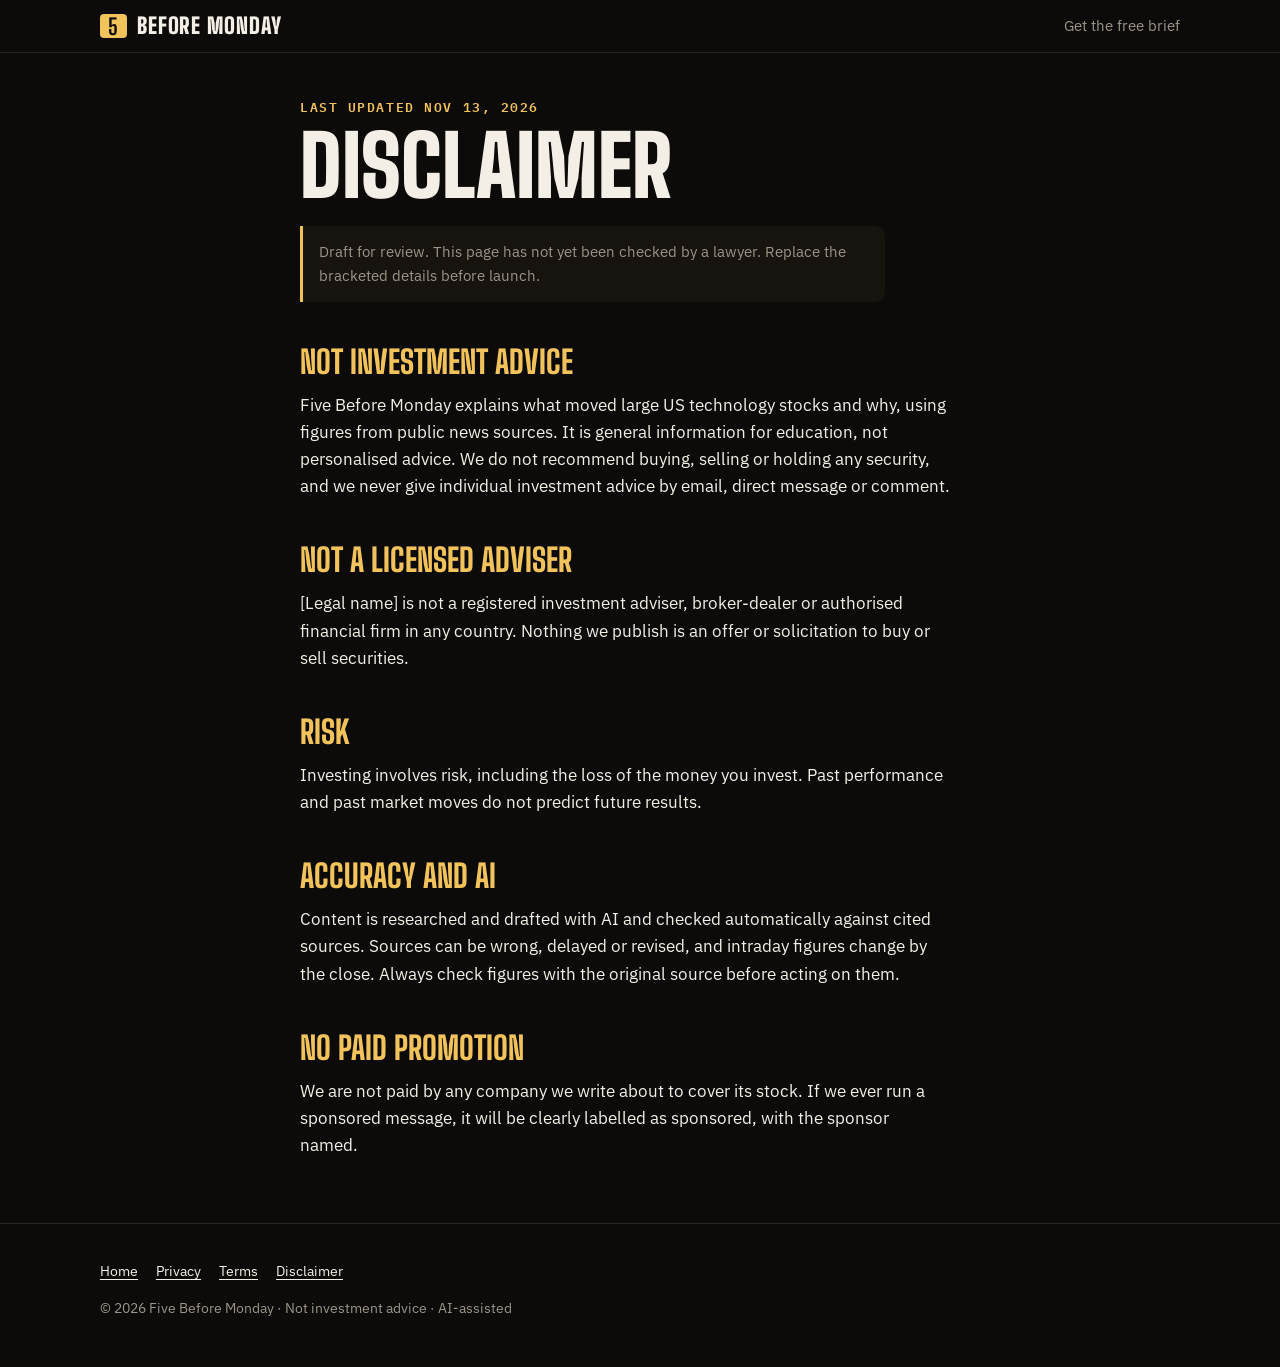
==== disclaimer.html @ d7ec5d9f "Website v1: landing page, sample issue, legal drafts, chart engine Static site for Five Before Monda" ====
<!DOCTYPE html>
<html lang="en">
<head>
<meta charset="utf-8">
<meta name="viewport" content="width=device-width, initial-scale=1">
<title>Disclaimer</title>
<link rel="preconnect" href="https://fonts.googleapis.com">
<link rel="preconnect" href="https://fonts.gstatic.com" crossorigin>
<link href="https://fonts.googleapis.com/css2?family=Big+Shoulders+Display:wght@800;900&family=IBM+Plex+Mono:wght@400;500;600&family=IBM+Plex+Sans:wght@400;600;700&display=swap" rel="stylesheet">
<link rel="stylesheet" href="styles.css">
</head>
<body>
<header class="bar"><div class="wrap"><a class="mark" href="index.html"><b>5</b>Before Monday</a><nav><a href="index.html#join">Get the free brief</a></nav></div></header>
<main class="narrow article">
<p class="kicker">Last updated Nov 13, 2026</p>
<h1>Disclaimer</h1>
<p class="notice">Draft for review. This page has not yet been checked by a lawyer. Replace the bracketed details before launch.</p>

<h2>Not investment advice</h2>
<p>Five Before Monday explains what moved large US technology stocks and why, using figures from public news sources. It is general information for education, not personalised advice. We do not recommend buying, selling or holding any security, and we never give individual investment advice by email, direct message or comment.</p>
<h2>Not a licensed adviser</h2>
<p>[Legal name] is not a registered investment adviser, broker-dealer or authorised financial firm in any country. Nothing we publish is an offer or solicitation to buy or sell securities.</p>
<h2>Risk</h2>
<p>Investing involves risk, including the loss of the money you invest. Past performance and past market moves do not predict future results.</p>
<h2>Accuracy and AI</h2>
<p>Content is researched and drafted with AI and checked automatically against cited sources. Sources can be wrong, delayed or revised, and intraday figures change by the close. Always check figures with the original source before acting on them.</p>
<h2>No paid promotion</h2>
<p>We are not paid by any company we write about to cover its stock. If we ever run a sponsored message, it will be clearly labelled as sponsored, with the sponsor named.</p>

</main>
<footer><div class="wrap"><nav><a href="index.html">Home</a><a href="privacy.html">Privacy</a><a href="terms.html">Terms</a><a href="disclaimer.html">Disclaimer</a></nav><p>© 2026 Five Before Monday · Not investment advice · AI-assisted</p></div></footer>
<script src="config.js"></script>
<script src="app.js"></script>
</body>
</html>
---- styles.css ----
/* Five Before Monday — one visual world, shared with the @tech_stocks_news reels: gold on near-black.
   Layout idea: a market tape. One oversized display face for names and numbers, a calm text column for the reasons. */
:root {
  --bg: #0c0b0a;
  --card: #17140f;
  --line: #2a251d;
  --ink: #f4efe6;
  --soft: #9c9488;
  --gold: #f2c25b;
  --gold-deep: #c98a1e;
  --green: #3fb87d;
  --red: #e8584d;
  --display: "Big Shoulders Display", "Arial Narrow", Impact, sans-serif;
  --body: "IBM Plex Sans", "Helvetica Neue", Arial, sans-serif;
  --mono: "IBM Plex Mono", ui-monospace, "SFMono-Regular", Menlo, monospace;
  color-scheme: dark;
}

* { box-sizing: border-box; }
html { -webkit-text-size-adjust: 100%; }
body {
  margin: 0;
  background: var(--bg);
  color: var(--ink);
  font: 400 17px/1.6 var(--body);
}
img { max-width: 100%; height: auto; display: block; }
a { color: var(--gold); text-underline-offset: 3px; }
a:focus-visible, button:focus-visible, input:focus-visible { outline: 2px solid var(--gold); outline-offset: 3px; }
h1, h2, h3 { text-wrap: balance; margin: 0; }
p { margin: 0; }

.wrap { width: min(1080px, 100% - 40px); margin-inline: auto; }
.narrow { width: min(680px, 100% - 40px); margin-inline: auto; }

/* Top bar */
.bar { border-bottom: 1px solid var(--line); }
.bar .wrap { display: flex; align-items: center; justify-content: space-between; gap: 16px; padding-block: 14px; }
.mark { font: 900 22px/1 var(--display); letter-spacing: 0.04em; text-transform: uppercase; color: var(--ink); text-decoration: none; display: flex; align-items: center; gap: 10px; }
.mark b { background: var(--gold); color: var(--bg); padding: 2px 8px 0; border-radius: 4px; }
.bar nav { display: flex; gap: 20px; font-size: 15px; }
.bar nav a { color: var(--soft); text-decoration: none; }
.bar nav a:hover { color: var(--ink); }

/* Hero */
.hero { padding: 56px 0 48px; display: grid; grid-template-columns: 1.25fr 1fr; gap: 48px; align-items: end; }
.hero h1 {
  font: 900 clamp(64px, 11vw, 148px)/0.86 var(--display);
  text-transform: uppercase; letter-spacing: -0.01em;
}
.hero h1 .five { color: var(--gold); display: block; }
.thesis { font-size: 20px; line-height: 1.5; max-width: 34ch; margin-top: 24px; }
.clock { font: 500 14px/1.4 var(--mono); color: var(--soft); margin-top: 20px; font-variant-numeric: tabular-nums; }
.clock strong { color: var(--gold); font-weight: 600; }

.signup { background: var(--card); border: 1px solid var(--line); border-radius: 14px; padding: 24px; display: grid; gap: 14px; }
.signup h2 { font: 800 30px/1 var(--display); text-transform: uppercase; letter-spacing: 0.02em; }
.signup form { display: flex; flex-wrap: wrap; gap: 10px; }
.signup label { position: absolute; width: 1px; height: 1px; overflow: hidden; clip: rect(0 0 0 0); }
.signup input {
  flex: 1 1 200px; min-width: 0; font: 400 16px var(--body); color: var(--ink);
  background: var(--bg); border: 1px solid var(--line); border-radius: 10px; padding: 14px 14px;
}
.signup button, .btn {
  font: 700 16px var(--body); color: var(--bg); background: var(--gold); border: 0; border-radius: 10px;
  padding: 14px 18px; cursor: pointer; text-decoration: none; display: inline-block;
}
.signup button:hover, .btn:hover { background: #ffd57a; }
.fine { font-size: 13.5px; color: var(--soft); }
.status { font-size: 14px; color: var(--gold); min-height: 1.4em; }

/* Section frame */
section { padding: 64px 0; border-top: 1px solid var(--line); }
.kicker { font: 600 13px/1 var(--mono); letter-spacing: 0.12em; text-transform: uppercase; color: var(--gold); margin-bottom: 14px; }
.h2 { font: 900 clamp(40px, 6vw, 64px)/0.95 var(--display); text-transform: uppercase; }
.lede { color: var(--soft); max-width: 60ch; margin-top: 14px; }

/* The tape: five numbers */
.tape { list-style: none; padding: 0; margin: 32px 0 0; display: grid; gap: 0; counter-reset: n; }
.tape li {
  display: grid; grid-template-columns: 44px minmax(150px, 230px) 1fr; gap: 20px; align-items: baseline;
  padding: 18px 0; border-bottom: 1px solid var(--line); counter-increment: n;
}
.tape li::before { content: counter(n); font: 600 14px var(--mono); color: var(--soft); }
.tape .num { font: 900 clamp(44px, 6vw, 64px)/0.9 var(--display); font-variant-numeric: tabular-nums; }
.tape .down { color: var(--red); }
.tape .up { color: var(--green); }
.tape .gold { color: var(--gold); }
.tape .what { font-size: 17px; }
.tape .src { display: block; font: 400 13px var(--mono); color: var(--soft); margin-top: 4px; }
.more { margin-top: 28px; display: flex; gap: 16px; flex-wrap: wrap; align-items: center; }

/* Two emails */
.pair { display: grid; grid-template-columns: 1fr 1fr; gap: 20px; margin-top: 32px; }
.mail { background: var(--card); border: 1px solid var(--line); border-radius: 14px; padding: 26px; display: grid; gap: 12px; align-content: start; }
.mail.paid { border-color: var(--gold-deep); }
.mail .when { font: 600 13px var(--mono); letter-spacing: 0.08em; text-transform: uppercase; color: var(--soft); }
.mail h3 { font: 800 34px/1 var(--display); text-transform: uppercase; }
.mail ul { margin: 0; padding-left: 20px; display: grid; gap: 6px; }
.tag { justify-self: start; font: 600 12px var(--mono); padding: 4px 8px; border-radius: 6px; background: var(--line); color: var(--ink); }
.mail.paid .tag { background: var(--gold); color: var(--bg); }

/* Charts gallery */
.charts { display: grid; grid-template-columns: repeat(2, 1fr); gap: 20px; margin-top: 32px; }
.charts figure { margin: 0; border-radius: 12px; overflow: hidden; border: 1px solid var(--line); }

/* Method */
.steps { list-style: none; padding: 0; margin: 32px 0 0; display: grid; grid-template-columns: repeat(4, 1fr); gap: 20px; }
.steps li { border-top: 2px solid var(--gold); padding-top: 14px; display: grid; gap: 6px; }
.steps b { font: 800 22px/1.1 var(--display); text-transform: uppercase; }
.steps span { color: var(--soft); font-size: 15.5px; }

/* Pricing */
.price { display: grid; grid-template-columns: 1.2fr 1fr; gap: 32px; align-items: center; margin-top: 32px; }
.price .amount { font: 900 clamp(56px, 8vw, 88px)/0.9 var(--display); color: var(--gold); font-variant-numeric: tabular-nums; }
.price .amount small { font-size: 0.4em; color: var(--ink); }
.price ul { padding-left: 20px; margin: 16px 0 0; display: grid; gap: 6px; }

/* FAQ */
.faq { margin-top: 28px; display: grid; gap: 0; }
.faq details { border-bottom: 1px solid var(--line); padding: 16px 0; }
.faq summary { cursor: pointer; font-weight: 600; list-style: none; display: flex; justify-content: space-between; gap: 16px; }
.faq summary::after { content: "+"; font: 600 20px var(--mono); color: var(--gold); }
.faq details[open] summary::after { content: "−"; }
.faq p { color: var(--soft); margin-top: 10px; max-width: 64ch; }

/* Footer */
footer { border-top: 1px solid var(--line); padding: 36px 0 48px; font-size: 14px; color: var(--soft); }
footer .wrap { display: grid; gap: 14px; }
footer nav { display: flex; gap: 18px; flex-wrap: wrap; }
footer a { color: var(--ink); }

/* Article (sample issue + legal) */
.article { padding: 48px 0 64px; }
.article h1 { font: 900 clamp(48px, 9vw, 84px)/0.9 var(--display); text-transform: uppercase; }
.article h2 { font: 800 32px/1 var(--display); text-transform: uppercase; margin: 44px 0 14px; color: var(--gold); }
.article h3 { font-size: 18px; margin: 22px 0 6px; }
.article p, .article li { max-width: 65ch; }
.article p + p { margin-top: 12px; }
.article ul, .article ol { padding-left: 22px; display: grid; gap: 8px; }
.article figure { margin: 22px 0; border-radius: 12px; overflow: hidden; border: 1px solid var(--line); }
.meta { font: 500 14px var(--mono); color: var(--soft); margin-top: 14px; }
.notice { background: var(--card); border-left: 3px solid var(--gold); padding: 14px 16px; border-radius: 0 10px 10px 0; font-size: 15px; margin-top: 22px; color: var(--soft); }
.cause { background: var(--card); border: 1px solid var(--line); border-radius: 12px; padding: 18px 20px; margin-top: 14px; }
.cause .stat { font: 900 40px/1 var(--display); color: var(--gold); }
.cause .chain { margin-top: 8px; color: var(--ink); }
.cause .src { font: 400 13px var(--mono); color: var(--soft); margin-top: 8px; }
.versus { display: grid; grid-template-columns: 1fr 1fr; gap: 14px; }
.versus div { background: var(--card); border: 1px solid var(--line); border-radius: 12px; padding: 18px 20px; }
.versus h3 { margin-top: 0; }
.bull h3 { color: var(--green); }
.bear h3 { color: var(--red); }
.table-wrap { overflow-x: auto; }
table { border-collapse: collapse; width: 100%; font-variant-numeric: tabular-nums; font-size: 15px; }
th, td { text-align: left; padding: 10px 12px 10px 0; border-bottom: 1px solid var(--line); vertical-align: top; }
th { font: 600 12px var(--mono); letter-spacing: 0.08em; text-transform: uppercase; color: var(--soft); }
td.n { font-family: var(--mono); white-space: nowrap; }

@media (max-width: 820px) {
  .hero, .pair, .price, .charts { grid-template-columns: 1fr; }
  .steps { grid-template-columns: 1fr 1fr; }
  .hero { padding-top: 36px; gap: 32px; }
  .bar nav a.hide-sm { display: none; }
}
@media (max-width: 480px) {
  body { font-size: 16px; }
  .tape li { grid-template-columns: 28px 1fr; gap: 6px 12px; }
  .tape .what { grid-column: 2; }
  .steps, .versus { grid-template-columns: 1fr; }
}
@media (prefers-reduced-motion: no-preference) {
  .hero h1 .five { animation: rise 700ms cubic-bezier(.2,.7,.2,1) both; }
  @keyframes rise { from { transform: translateY(14px); opacity: 0.2; } to { transform: none; opacity: 1; } }
}
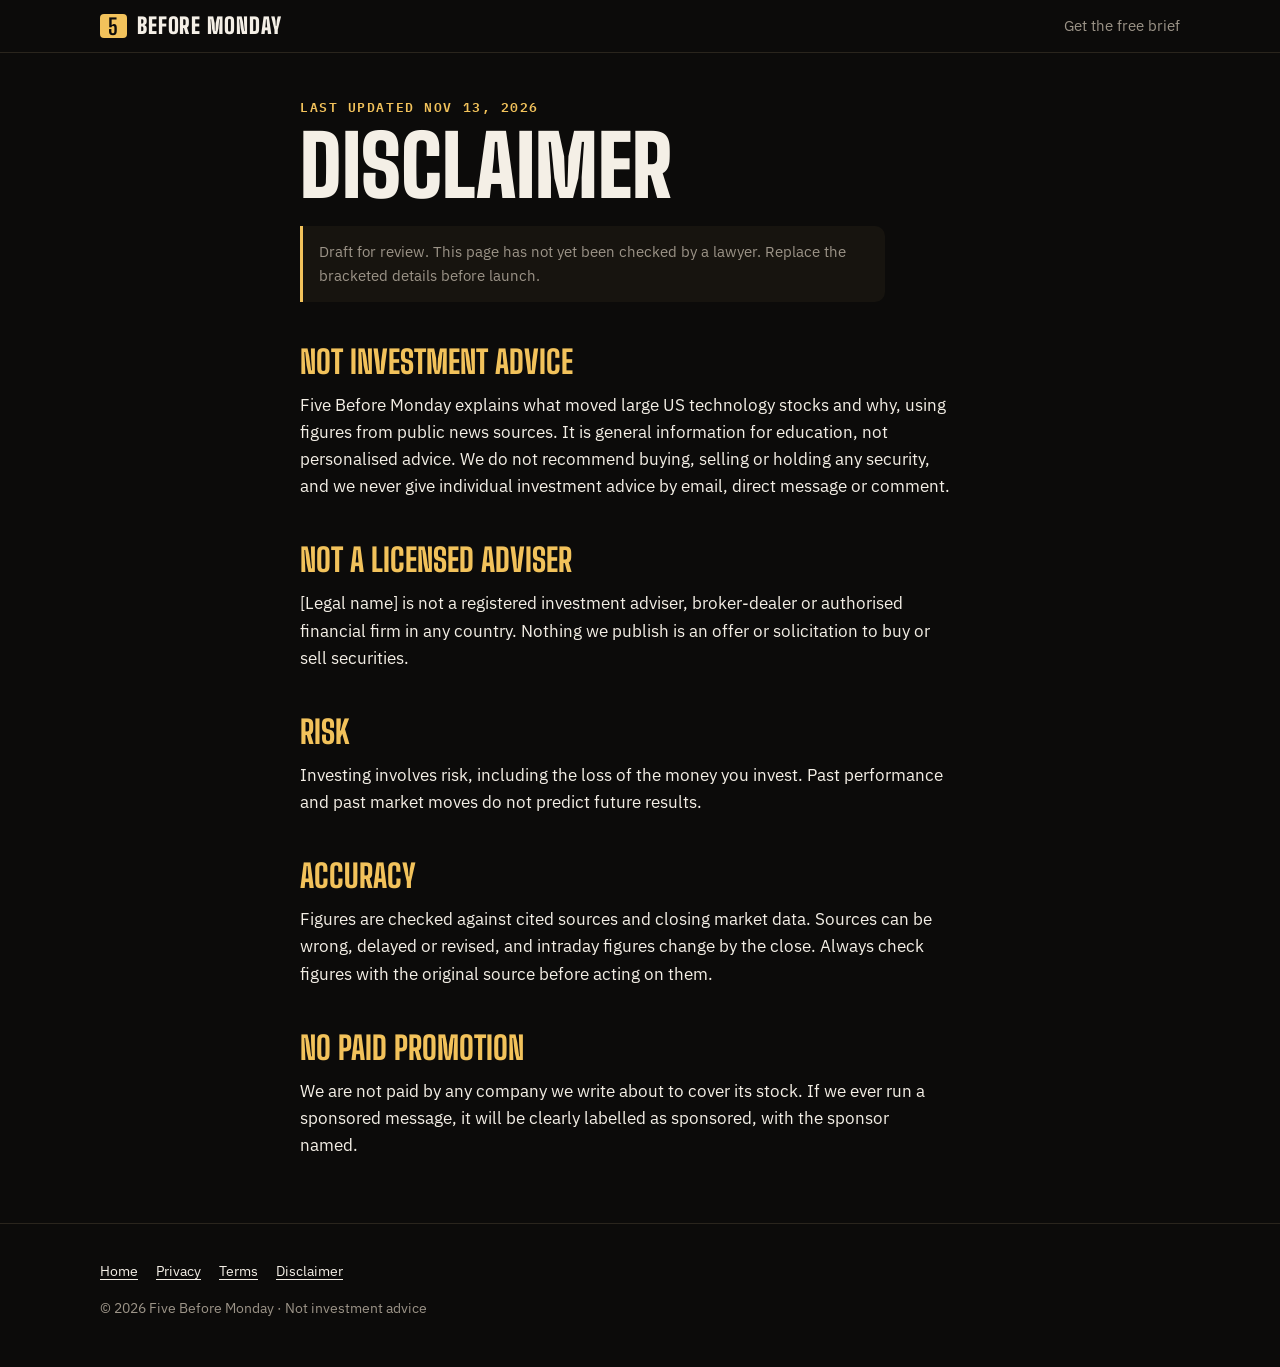
==== commit 971b24a7: "Automated weekly report generator with quality gates - collect.py: closing prices (Yahoo, Stooq fall" ====
--- a/disclaimer.html
+++ b/disclaimer.html
@@ -22,13 +22,13 @@
 <p>[Legal name] is not a registered investment adviser, broker-dealer or authorised financial firm in any country. Nothing we publish is an offer or solicitation to buy or sell securities.</p>
 <h2>Risk</h2>
 <p>Investing involves risk, including the loss of the money you invest. Past performance and past market moves do not predict future results.</p>
-<h2>Accuracy and AI</h2>
-<p>Content is researched and drafted with AI and checked automatically against cited sources. Sources can be wrong, delayed or revised, and intraday figures change by the close. Always check figures with the original source before acting on them.</p>
+<h2>Accuracy</h2>
+<p>Figures are checked against cited sources and closing market data. Sources can be wrong, delayed or revised, and intraday figures change by the close. Always check figures with the original source before acting on them.</p>
 <h2>No paid promotion</h2>
 <p>We are not paid by any company we write about to cover its stock. If we ever run a sponsored message, it will be clearly labelled as sponsored, with the sponsor named.</p>
 
 </main>
-<footer><div class="wrap"><nav><a href="index.html">Home</a><a href="privacy.html">Privacy</a><a href="terms.html">Terms</a><a href="disclaimer.html">Disclaimer</a></nav><p>© 2026 Five Before Monday · Not investment advice · AI-assisted</p></div></footer>
+<footer><div class="wrap"><nav><a href="index.html">Home</a><a href="privacy.html">Privacy</a><a href="terms.html">Terms</a><a href="disclaimer.html">Disclaimer</a></nav><p>© 2026 Five Before Monday · Not investment advice</p></div></footer>
 <script src="config.js"></script>
 <script src="app.js"></script>
 </body>
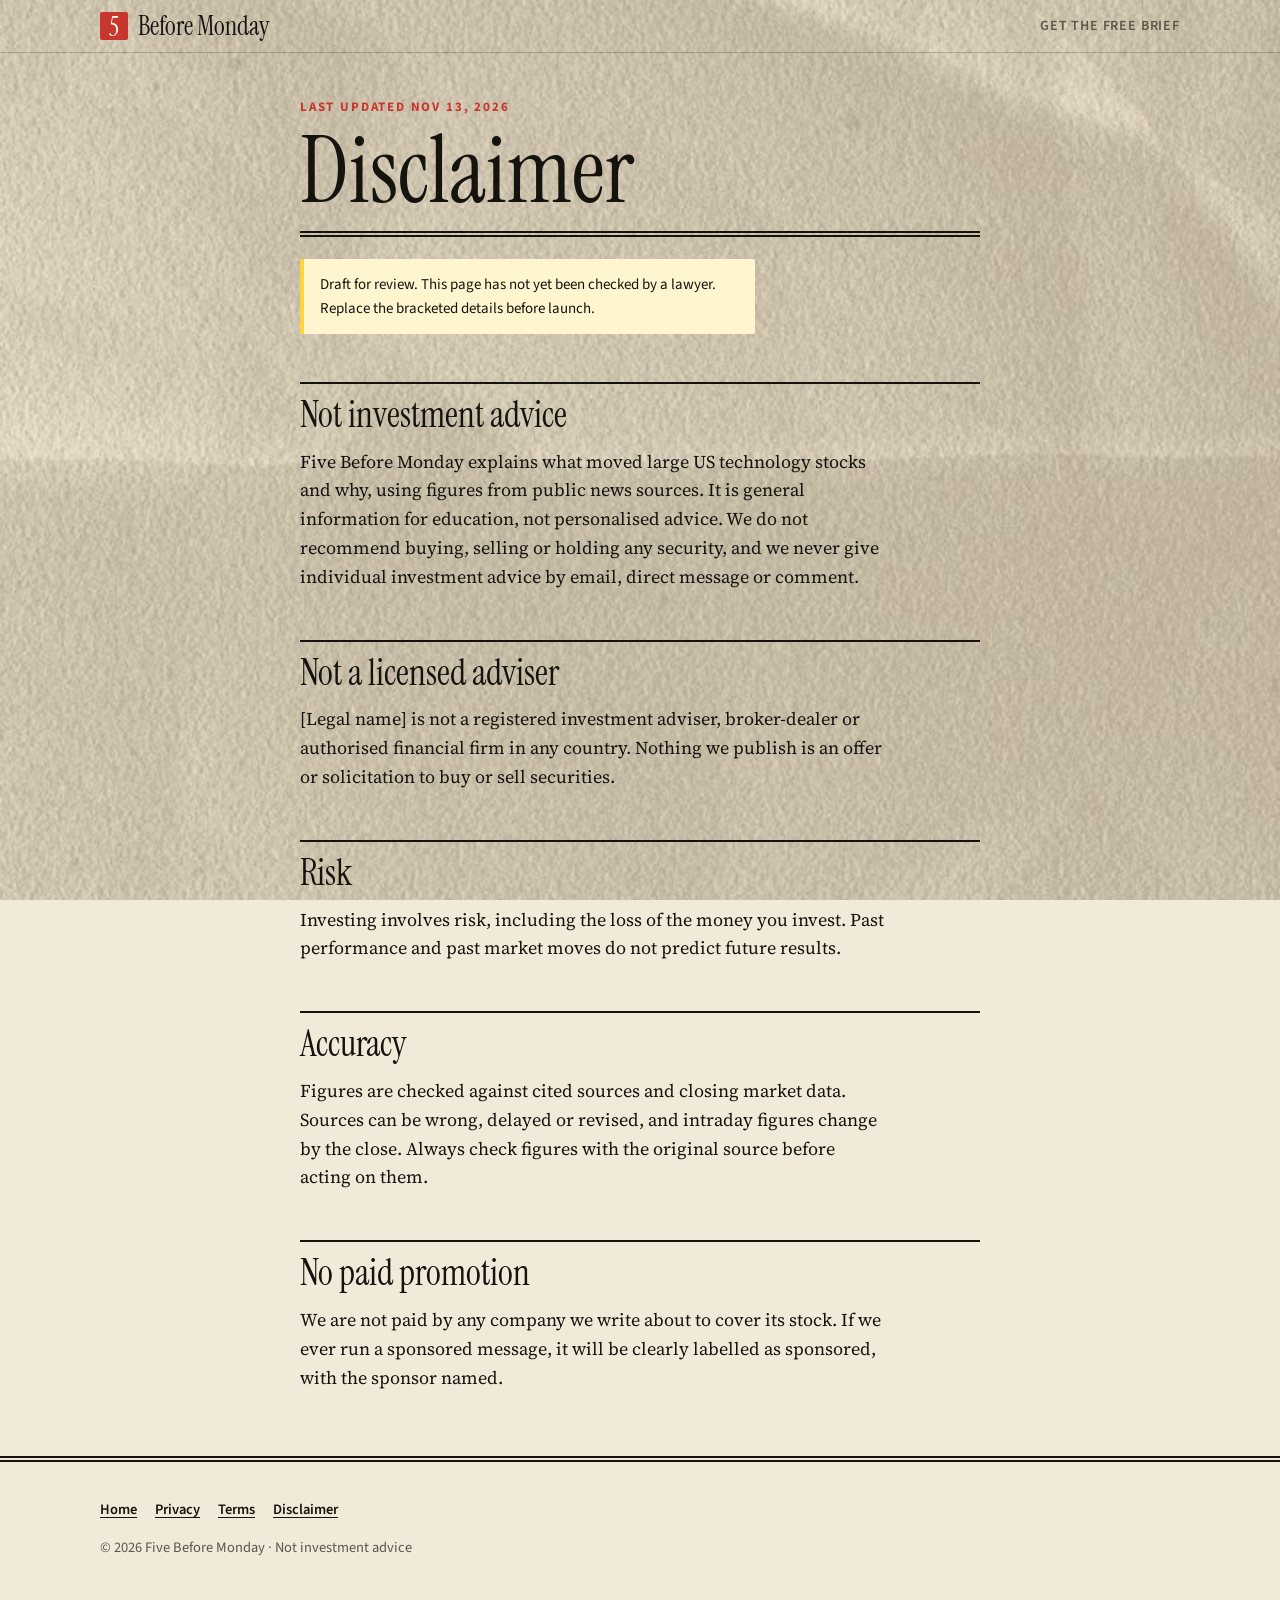
==== commit 1e167b14: "Broadsheet redesign: site, emails and charts in the reels' newspaper style, with colour - styles.css" ====
--- a/disclaimer.html
+++ b/disclaimer.html
@@ -6,7 +6,7 @@
 <title>Disclaimer</title>
 <link rel="preconnect" href="https://fonts.googleapis.com">
 <link rel="preconnect" href="https://fonts.gstatic.com" crossorigin>
-<link href="https://fonts.googleapis.com/css2?family=Big+Shoulders+Display:wght@800;900&family=IBM+Plex+Mono:wght@400;500;600&family=IBM+Plex+Sans:wght@400;600;700&display=swap" rel="stylesheet">
+<link href="https://fonts.googleapis.com/css2?family=Instrument+Serif:ital@0;1&family=Source+Sans+3:wght@400;600;700&family=Source+Serif+4:ital,opsz,wght@0,8..60,400;0,8..60,700;1,8..60,400&display=swap" rel="stylesheet">
 <link rel="stylesheet" href="styles.css">
 </head>
 <body>
--- a/styles.css
+++ b/styles.css
@@ -1,169 +1,204 @@
-/* Five Before Monday — one visual world, shared with the @tech_stocks_news reels: gold on near-black.
-   Layout idea: a market tape. One oversized display face for names and numbers, a calm text column for the reasons. */
+/* Five Before Monday — broadsheet style, shared with the @tech_stocks_news reels.
+   Printed paper and ink, a serif masthead, and colour where it carries meaning:
+   red/green for moves, cobalt for links and charts, highlighter yellow for the one thing to notice. */
 :root {
-  --bg: #0c0b0a;
-  --card: #17140f;
-  --line: #2a251d;
-  --ink: #f4efe6;
-  --soft: #9c9488;
-  --gold: #f2c25b;
-  --gold-deep: #c98a1e;
-  --green: #3fb87d;
-  --red: #e8584d;
-  --display: "Big Shoulders Display", "Arial Narrow", Impact, sans-serif;
-  --body: "IBM Plex Sans", "Helvetica Neue", Arial, sans-serif;
-  --mono: "IBM Plex Mono", ui-monospace, "SFMono-Regular", Menlo, monospace;
-  color-scheme: dark;
+  --paper: #f1ead9;
+  --card: #fbf7ee;
+  --ink: #16130f;
+  --soft: #5d564b;
+  --rule: rgba(22, 19, 15, 0.22);
+  --navy: #14233b;
+  --navy-card: #1c2f4d;
+  --blue: #1d4f91;
+  --highlight: #ffd23f;
+  --green: #1f8a57;
+  --red: #c8372d;
+  --gold: #1d4f91; /* old token name, now the cobalt accent */
+  --display: "Instrument Serif", Georgia, "Times New Roman", serif;
+  --body: "Source Serif 4", Georgia, serif;
+  --label: "Source Sans 3", "Helvetica Neue", Arial, sans-serif;
+  --mono: var(--label);
+  color-scheme: light;
 }
 
 * { box-sizing: border-box; }
 html { -webkit-text-size-adjust: 100%; }
 body {
   margin: 0;
-  background: var(--bg);
+  background: var(--paper);
   color: var(--ink);
-  font: 400 17px/1.6 var(--body);
+  font: 400 18px/1.6 var(--body);
+  position: relative;
+}
+/* Real paper texture (Paper Shaders still), pinned behind the page so the folds don't repeat. */
+body::before {
+  content: ""; position: fixed; inset: 0; z-index: -1; pointer-events: none;
+  background: url("img/paper.jpg") center / cover no-repeat;
+  opacity: 0.55; mix-blend-mode: multiply;
 }
 img { max-width: 100%; height: auto; display: block; }
-a { color: var(--gold); text-underline-offset: 3px; }
-a:focus-visible, button:focus-visible, input:focus-visible { outline: 2px solid var(--gold); outline-offset: 3px; }
-h1, h2, h3 { text-wrap: balance; margin: 0; }
+a { color: var(--blue); text-underline-offset: 3px; text-decoration-thickness: 1px; }
+a:focus-visible, button:focus-visible, input:focus-visible { outline: 2px solid var(--blue); outline-offset: 3px; }
+h1, h2, h3 { text-wrap: balance; margin: 0; font-weight: 400; }
 p { margin: 0; }
+mark, .hl { background: linear-gradient(transparent 38%, var(--highlight) 38%, var(--highlight) 92%, transparent 92%); color: inherit; padding: 0 0.08em; }
 
 .wrap { width: min(1080px, 100% - 40px); margin-inline: auto; }
 .narrow { width: min(680px, 100% - 40px); margin-inline: auto; }
 
-/* Top bar */
-.bar { border-bottom: 1px solid var(--line); }
-.bar .wrap { display: flex; align-items: center; justify-content: space-between; gap: 16px; padding-block: 14px; }
-.mark { font: 900 22px/1 var(--display); letter-spacing: 0.04em; text-transform: uppercase; color: var(--ink); text-decoration: none; display: flex; align-items: center; gap: 10px; }
-.mark b { background: var(--gold); color: var(--bg); padding: 2px 8px 0; border-radius: 4px; }
-.bar nav { display: flex; gap: 20px; font-size: 15px; }
+/* Top bar: dateline strip */
+.bar { border-bottom: 1px solid var(--rule); }
+.bar .wrap { display: flex; align-items: center; justify-content: space-between; gap: 16px; padding-block: 12px; }
+.mark { font: 400 26px/1 var(--display); color: var(--ink); text-decoration: none; display: flex; align-items: center; gap: 10px; }
+.mark b { background: var(--red); color: var(--card); font-weight: 400; padding: 2px 9px 0; border-radius: 2px; }
+.bar nav { display: flex; gap: 22px; font: 600 14px var(--label); letter-spacing: 0.06em; text-transform: uppercase; }
 .bar nav a { color: var(--soft); text-decoration: none; }
 .bar nav a:hover { color: var(--ink); }
 
-/* Hero */
-.hero { padding: 56px 0 48px; display: grid; grid-template-columns: 1.25fr 1fr; gap: 48px; align-items: end; }
+/* Market strip: this week's moves in colour */
+.strip { background: var(--navy); color: #f6f0e2; font: 600 14px/1 var(--label); letter-spacing: 0.04em; overflow: hidden; }
+.strip .wrap { display: flex; gap: 26px; padding-block: 11px; white-space: nowrap; overflow-x: auto; scrollbar-width: none; }
+.strip .wrap::-webkit-scrollbar { display: none; }
+.strip span { display: inline-flex; gap: 8px; }
+.strip .up { color: #5fd39a; }
+.strip .down { color: #ff7a6e; }
+.strip .label { color: var(--highlight); }
+
+/* Hero: masthead */
+.hero { padding: 40px 0 48px; display: grid; grid-template-columns: 1.25fr 1fr; gap: 48px; align-items: end; }
 .hero h1 {
-  font: 900 clamp(64px, 11vw, 148px)/0.86 var(--display);
-  text-transform: uppercase; letter-spacing: -0.01em;
-}
-.hero h1 .five { color: var(--gold); display: block; }
-.thesis { font-size: 20px; line-height: 1.5; max-width: 34ch; margin-top: 24px; }
-.clock { font: 500 14px/1.4 var(--mono); color: var(--soft); margin-top: 20px; font-variant-numeric: tabular-nums; }
-.clock strong { color: var(--gold); font-weight: 600; }
-
-.signup { background: var(--card); border: 1px solid var(--line); border-radius: 14px; padding: 24px; display: grid; gap: 14px; }
-.signup h2 { font: 800 30px/1 var(--display); text-transform: uppercase; letter-spacing: 0.02em; }
+  font: 400 clamp(64px, 10.5vw, 136px)/0.9 var(--display); letter-spacing: -0.01em;
+  border-bottom: 6px double var(--ink); padding-bottom: 18px;
+}
+.hero h1 .five { display: block; font-style: italic; color: var(--red); }
+.thesis { font-size: 21px; line-height: 1.5; max-width: 34ch; margin-top: 22px; }
+.clock { font: 600 14px/1.4 var(--label); letter-spacing: 0.06em; text-transform: uppercase; color: var(--soft); margin-top: 18px; font-variant-numeric: tabular-nums; }
+.clock strong { color: var(--blue); font-weight: 700; }
+
+.signup { background: var(--card); border: 1px solid var(--rule); border-top: 6px double var(--ink); border-radius: 2px; padding: 24px; display: grid; gap: 14px; box-shadow: 0 18px 40px rgba(22,19,15,0.10); }
+.signup h2 { font: 400 34px/1.05 var(--display); }
 .signup form { display: flex; flex-wrap: wrap; gap: 10px; }
 .signup label { position: absolute; width: 1px; height: 1px; overflow: hidden; clip: rect(0 0 0 0); }
 .signup input {
-  flex: 1 1 200px; min-width: 0; font: 400 16px var(--body); color: var(--ink);
-  background: var(--bg); border: 1px solid var(--line); border-radius: 10px; padding: 14px 14px;
+  flex: 1 1 200px; min-width: 0; font: 400 16px var(--label); color: var(--ink);
+  background: #fff; border: 1px solid var(--rule); border-radius: 2px; padding: 14px;
 }
 .signup button, .btn {
-  font: 700 16px var(--body); color: var(--bg); background: var(--gold); border: 0; border-radius: 10px;
-  padding: 14px 18px; cursor: pointer; text-decoration: none; display: inline-block;
-}
-.signup button:hover, .btn:hover { background: #ffd57a; }
-.fine { font-size: 13.5px; color: var(--soft); }
-.status { font-size: 14px; color: var(--gold); min-height: 1.4em; }
+  font: 700 16px var(--label); color: #fff; background: var(--red); border: 0; border-radius: 2px;
+  padding: 14px 18px; cursor: pointer; text-decoration: none; display: inline-block; letter-spacing: 0.02em;
+}
+.signup button:hover, .btn:hover { background: #a92b22; }
+.fine { font: 400 14px/1.5 var(--label); color: var(--soft); }
+.status { font: 600 14px var(--label); color: var(--green); min-height: 1.4em; }
 
 /* Section frame */
-section { padding: 64px 0; border-top: 1px solid var(--line); }
-.kicker { font: 600 13px/1 var(--mono); letter-spacing: 0.12em; text-transform: uppercase; color: var(--gold); margin-bottom: 14px; }
-.h2 { font: 900 clamp(40px, 6vw, 64px)/0.95 var(--display); text-transform: uppercase; }
+section { padding: 64px 0; border-top: 1px solid var(--rule); }
+.kicker { font: 700 13px/1 var(--label); letter-spacing: 0.14em; text-transform: uppercase; color: var(--red); margin-bottom: 14px; }
+.h2 { font: 400 clamp(40px, 6vw, 64px)/1 var(--display); }
 .lede { color: var(--soft); max-width: 60ch; margin-top: 14px; }
 
-/* The tape: five numbers */
-.tape { list-style: none; padding: 0; margin: 32px 0 0; display: grid; gap: 0; counter-reset: n; }
+/* The tape: five numbers, each with its colour */
+.tape { list-style: none; padding: 0; margin: 32px 0 0; display: grid; gap: 0; counter-reset: n; border-top: 2px solid var(--ink); }
 .tape li {
   display: grid; grid-template-columns: 44px minmax(150px, 230px) 1fr; gap: 20px; align-items: baseline;
-  padding: 18px 0; border-bottom: 1px solid var(--line); counter-increment: n;
-}
-.tape li::before { content: counter(n); font: 600 14px var(--mono); color: var(--soft); }
-.tape .num { font: 900 clamp(44px, 6vw, 64px)/0.9 var(--display); font-variant-numeric: tabular-nums; }
+  padding: 18px 0; border-bottom: 1px solid var(--rule); counter-increment: n;
+}
+.tape li::before { content: counter(n); font: 400 28px var(--display); font-style: italic; color: var(--soft); }
+.tape .num { font: 400 clamp(48px, 6.5vw, 72px)/0.9 var(--display); font-variant-numeric: tabular-nums; }
 .tape .down { color: var(--red); }
 .tape .up { color: var(--green); }
-.tape .gold { color: var(--gold); }
-.tape .what { font-size: 17px; }
-.tape .src { display: block; font: 400 13px var(--mono); color: var(--soft); margin-top: 4px; }
+.tape .gold { color: var(--blue); }
+.tape .what { font-size: 18px; }
+.tape .src { display: block; font: 600 12.5px var(--label); letter-spacing: 0.06em; text-transform: uppercase; color: var(--soft); margin-top: 6px; }
 .more { margin-top: 28px; display: flex; gap: 16px; flex-wrap: wrap; align-items: center; }
+
+/* Mini chart (inline SVG) */
+.mini { margin-top: 36px; background: var(--card); border: 1px solid var(--rule); border-top: 6px double var(--ink); padding: 22px 24px; border-radius: 2px; }
+.mini h3 { font: 400 28px/1.1 var(--display); }
+.mini .fine { margin-top: 6px; }
+.mini svg { width: 100%; height: auto; margin-top: 14px; }
 
 /* Two emails */
 .pair { display: grid; grid-template-columns: 1fr 1fr; gap: 20px; margin-top: 32px; }
-.mail { background: var(--card); border: 1px solid var(--line); border-radius: 14px; padding: 26px; display: grid; gap: 12px; align-content: start; }
-.mail.paid { border-color: var(--gold-deep); }
-.mail .when { font: 600 13px var(--mono); letter-spacing: 0.08em; text-transform: uppercase; color: var(--soft); }
-.mail h3 { font: 800 34px/1 var(--display); text-transform: uppercase; }
+.mail { background: var(--card); border: 1px solid var(--rule); border-top: 6px double var(--ink); border-radius: 2px; padding: 26px; display: grid; gap: 12px; align-content: start; }
+.mail.paid { background: var(--navy); color: #f6f0e2; border-color: var(--navy); border-top-color: var(--highlight); }
+.mail .when { font: 700 13px var(--label); letter-spacing: 0.1em; text-transform: uppercase; color: var(--soft); }
+.mail.paid .when { color: #b9c3d3; }
+.mail h3 { font: 400 40px/1 var(--display); }
 .mail ul { margin: 0; padding-left: 20px; display: grid; gap: 6px; }
-.tag { justify-self: start; font: 600 12px var(--mono); padding: 4px 8px; border-radius: 6px; background: var(--line); color: var(--ink); }
-.mail.paid .tag { background: var(--gold); color: var(--bg); }
+.tag { justify-self: start; font: 700 12px var(--label); letter-spacing: 0.08em; text-transform: uppercase; padding: 4px 9px; border-radius: 2px; background: var(--ink); color: var(--card); }
+.mail.paid .tag { background: var(--highlight); color: var(--ink); }
 
 /* Charts gallery */
 .charts { display: grid; grid-template-columns: repeat(2, 1fr); gap: 20px; margin-top: 32px; }
-.charts figure { margin: 0; border-radius: 12px; overflow: hidden; border: 1px solid var(--line); }
+.charts figure { margin: 0; border-radius: 2px; overflow: hidden; border: 1px solid var(--rule); box-shadow: 0 14px 30px rgba(22,19,15,0.08); }
 
 /* Method */
 .steps { list-style: none; padding: 0; margin: 32px 0 0; display: grid; grid-template-columns: repeat(4, 1fr); gap: 20px; }
-.steps li { border-top: 2px solid var(--gold); padding-top: 14px; display: grid; gap: 6px; }
-.steps b { font: 800 22px/1.1 var(--display); text-transform: uppercase; }
-.steps span { color: var(--soft); font-size: 15.5px; }
+.steps li { border-top: 4px solid var(--blue); padding-top: 14px; display: grid; gap: 6px; }
+.steps li:nth-child(2) { border-color: var(--green); }
+.steps li:nth-child(3) { border-color: var(--highlight); }
+.steps li:nth-child(4) { border-color: var(--red); }
+.steps b { font: 400 26px/1.1 var(--display); }
+.steps span { color: var(--soft); font-size: 16px; }
 
 /* Pricing */
 .price { display: grid; grid-template-columns: 1.2fr 1fr; gap: 32px; align-items: center; margin-top: 32px; }
-.price .amount { font: 900 clamp(56px, 8vw, 88px)/0.9 var(--display); color: var(--gold); font-variant-numeric: tabular-nums; }
-.price .amount small { font-size: 0.4em; color: var(--ink); }
+.price .amount { font: 400 clamp(64px, 9vw, 104px)/0.9 var(--display); color: var(--red); font-variant-numeric: tabular-nums; }
+.price .amount small { font-size: 0.36em; color: var(--ink); font-style: italic; }
 .price ul { padding-left: 20px; margin: 16px 0 0; display: grid; gap: 6px; }
 
 /* FAQ */
-.faq { margin-top: 28px; display: grid; gap: 0; }
-.faq details { border-bottom: 1px solid var(--line); padding: 16px 0; }
-.faq summary { cursor: pointer; font-weight: 600; list-style: none; display: flex; justify-content: space-between; gap: 16px; }
-.faq summary::after { content: "+"; font: 600 20px var(--mono); color: var(--gold); }
+.faq { margin-top: 28px; display: grid; gap: 0; border-top: 2px solid var(--ink); }
+.faq details { border-bottom: 1px solid var(--rule); padding: 16px 0; }
+.faq summary { cursor: pointer; font: 400 24px/1.2 var(--display); list-style: none; display: flex; justify-content: space-between; gap: 16px; }
+.faq summary::-webkit-details-marker { display: none; }
+.faq summary::after { content: "+"; font: 400 28px/1 var(--display); color: var(--red); }
 .faq details[open] summary::after { content: "−"; }
 .faq p { color: var(--soft); margin-top: 10px; max-width: 64ch; }
 
 /* Footer */
-footer { border-top: 1px solid var(--line); padding: 36px 0 48px; font-size: 14px; color: var(--soft); }
+footer { border-top: 6px double var(--ink); padding: 36px 0 48px; font: 400 14.5px/1.6 var(--label); color: var(--soft); }
 footer .wrap { display: grid; gap: 14px; }
-footer nav { display: flex; gap: 18px; flex-wrap: wrap; }
+footer nav { display: flex; gap: 18px; flex-wrap: wrap; font-weight: 600; }
 footer a { color: var(--ink); }
 
 /* Article (sample issue + legal) */
 .article { padding: 48px 0 64px; }
-.article h1 { font: 900 clamp(48px, 9vw, 84px)/0.9 var(--display); text-transform: uppercase; }
-.article h2 { font: 800 32px/1 var(--display); text-transform: uppercase; margin: 44px 0 14px; color: var(--gold); }
-.article h3 { font-size: 18px; margin: 22px 0 6px; }
+.article h1 { font: 400 clamp(52px, 9vw, 92px)/0.95 var(--display); border-bottom: 6px double var(--ink); padding-bottom: 16px; }
+.article h2 { font: 400 36px/1.05 var(--display); margin: 48px 0 14px; padding-top: 12px; border-top: 2px solid var(--ink); }
+.article h3 { font: 700 19px var(--body); margin: 22px 0 6px; }
 .article p, .article li { max-width: 65ch; }
 .article p + p { margin-top: 12px; }
 .article ul, .article ol { padding-left: 22px; display: grid; gap: 8px; }
-.article figure { margin: 22px 0; border-radius: 12px; overflow: hidden; border: 1px solid var(--line); }
-.meta { font: 500 14px var(--mono); color: var(--soft); margin-top: 14px; }
-.notice { background: var(--card); border-left: 3px solid var(--gold); padding: 14px 16px; border-radius: 0 10px 10px 0; font-size: 15px; margin-top: 22px; color: var(--soft); }
-.cause { background: var(--card); border: 1px solid var(--line); border-radius: 12px; padding: 18px 20px; margin-top: 14px; }
-.cause .stat { font: 900 40px/1 var(--display); color: var(--gold); }
+.article figure { margin: 22px 0; border-radius: 2px; overflow: hidden; border: 1px solid var(--rule); }
+.meta { font: 600 13px var(--label); letter-spacing: 0.08em; text-transform: uppercase; color: var(--soft); margin-top: 14px; }
+.notice { background: #fff6cf; border-left: 4px solid var(--highlight); padding: 14px 16px; border-radius: 0 2px 2px 0; font: 400 15px/1.55 var(--label); margin-top: 22px; color: var(--ink); }
+.cause { background: var(--card); border: 1px solid var(--rule); border-left: 5px solid var(--red); border-radius: 2px; padding: 18px 20px; margin-top: 14px; }
+.cause .stat { font: 400 48px/1 var(--display); color: var(--red); }
 .cause .chain { margin-top: 8px; color: var(--ink); }
-.cause .src { font: 400 13px var(--mono); color: var(--soft); margin-top: 8px; }
+.cause .src { font: 600 12.5px var(--label); letter-spacing: 0.06em; text-transform: uppercase; color: var(--soft); margin-top: 8px; }
 .versus { display: grid; grid-template-columns: 1fr 1fr; gap: 14px; }
-.versus div { background: var(--card); border: 1px solid var(--line); border-radius: 12px; padding: 18px 20px; }
-.versus h3 { margin-top: 0; }
+.versus div { background: var(--card); border: 1px solid var(--rule); border-radius: 2px; padding: 18px 20px; }
+.versus h3 { margin-top: 0; font: 400 28px var(--display); }
+.bull { border-top: 5px solid var(--green) !important; }
+.bear { border-top: 5px solid var(--red) !important; }
 .bull h3 { color: var(--green); }
 .bear h3 { color: var(--red); }
 .table-wrap { overflow-x: auto; }
-table { border-collapse: collapse; width: 100%; font-variant-numeric: tabular-nums; font-size: 15px; }
-th, td { text-align: left; padding: 10px 12px 10px 0; border-bottom: 1px solid var(--line); vertical-align: top; }
-th { font: 600 12px var(--mono); letter-spacing: 0.08em; text-transform: uppercase; color: var(--soft); }
-td.n { font-family: var(--mono); white-space: nowrap; }
+table { border-collapse: collapse; width: 100%; font-variant-numeric: tabular-nums; font: 400 15px var(--label); border-top: 2px solid var(--ink); }
+th, td { text-align: left; padding: 10px 12px 10px 0; border-bottom: 1px solid var(--rule); vertical-align: top; }
+th { font: 700 12px var(--label); letter-spacing: 0.1em; text-transform: uppercase; color: var(--soft); }
+td.n { font-family: var(--label); font-weight: 600; white-space: nowrap; }
 
 @media (max-width: 820px) {
   .hero, .pair, .price, .charts { grid-template-columns: 1fr; }
   .steps { grid-template-columns: 1fr 1fr; }
-  .hero { padding-top: 36px; gap: 32px; }
+  .hero { padding-top: 28px; gap: 32px; }
   .bar nav a.hide-sm { display: none; }
 }
 @media (max-width: 480px) {
-  body { font-size: 16px; }
+  body { font-size: 17px; }
   .tape li { grid-template-columns: 28px 1fr; gap: 6px 12px; }
   .tape .what { grid-column: 2; }
   .steps, .versus { grid-template-columns: 1fr; }
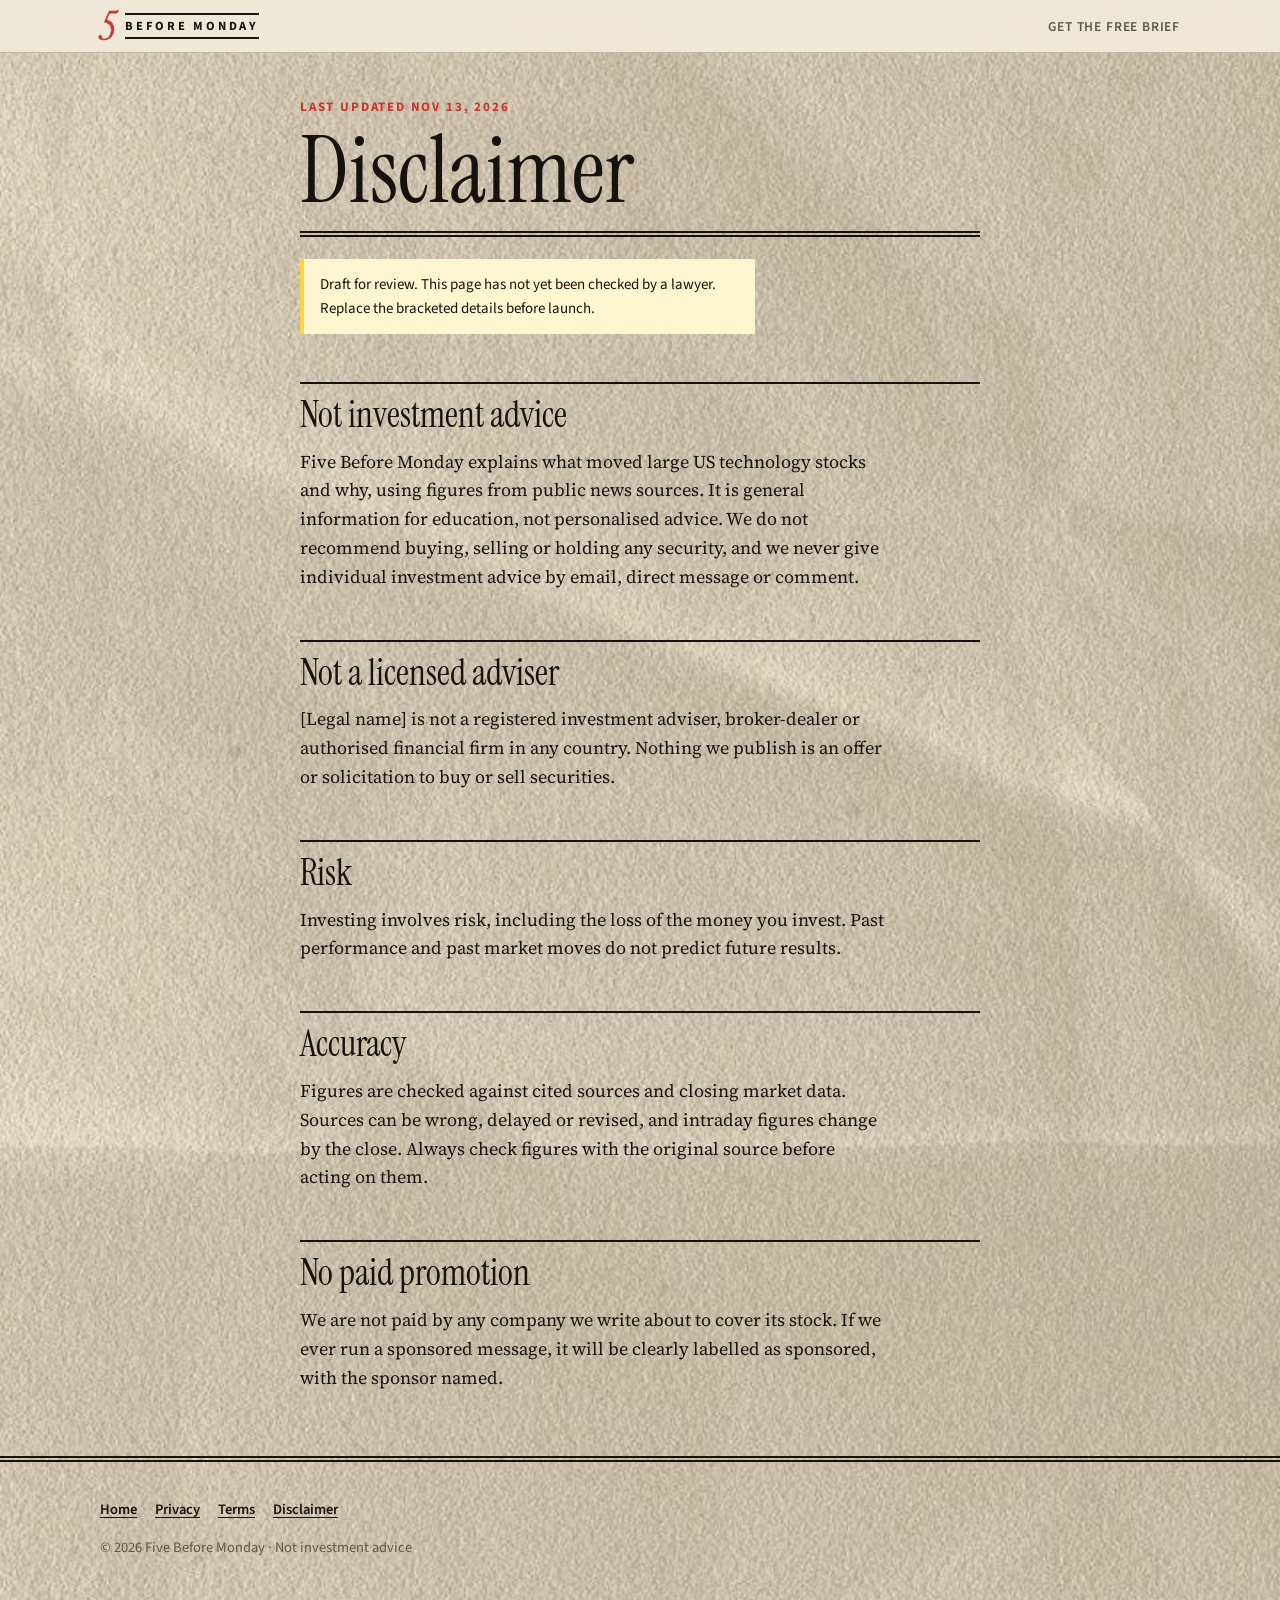
==== commit 9854d1ce: "Homepage redesign: new logo as masthead, lettered sections A-F, sticky nav, favicon and share image " ====
--- a/disclaimer.html
+++ b/disclaimer.html
@@ -7,10 +7,12 @@
 <link rel="preconnect" href="https://fonts.googleapis.com">
 <link rel="preconnect" href="https://fonts.gstatic.com" crossorigin>
 <link href="https://fonts.googleapis.com/css2?family=Instrument+Serif:ital@0;1&family=Source+Sans+3:wght@400;600;700&family=Source+Serif+4:ital,opsz,wght@0,8..60,400;0,8..60,700;1,8..60,400&display=swap" rel="stylesheet">
+<link rel="icon" type="image/png" href="img/favicon.png">
+<link rel="apple-touch-icon" href="img/apple-touch-icon.png">
 <link rel="stylesheet" href="styles.css">
 </head>
 <body>
-<header class="bar"><div class="wrap"><a class="mark" href="index.html"><b>5</b>Before Monday</a><nav><a href="index.html#join">Get the free brief</a></nav></div></header>
+<header class="bar"><div class="wrap"><a class="mark" href="index.html" aria-label="Five Before Monday, home"><span class="mark-5">5</span><span class="mark-name">Before Monday</span></a><nav><a href="index.html#join">Get the free brief</a></nav></div></header>
 <main class="narrow article">
 <p class="kicker">Last updated Nov 13, 2026</p>
 <h1>Disclaimer</h1>
--- a/styles.css
+++ b/styles.css
@@ -1,4 +1,4 @@
-/* Five Before Monday — broadsheet style, shared with the @tech_stocks_news reels.
+/* Five Before Monday — broadsheet style, shared with the @fivebeforemonday reels.
    Printed paper and ink, a serif masthead, and colour where it carries meaning:
    red/green for moves, cobalt for links and charts, highlighter yellow for the one thing to notice. */
 :root {
@@ -25,16 +25,10 @@
 html { -webkit-text-size-adjust: 100%; }
 body {
   margin: 0;
-  background: var(--paper);
+  /* Real paper texture (Paper Shaders still) that scrolls with the page like a printed sheet. */
+  background: var(--paper) url("img/paper.jpg") top center / 100% auto repeat-y;
   color: var(--ink);
   font: 400 18px/1.6 var(--body);
-  position: relative;
-}
-/* Real paper texture (Paper Shaders still), pinned behind the page so the folds don't repeat. */
-body::before {
-  content: ""; position: fixed; inset: 0; z-index: -1; pointer-events: none;
-  background: url("img/paper.jpg") center / cover no-repeat;
-  opacity: 0.55; mix-blend-mode: multiply;
 }
 img { max-width: 100%; height: auto; display: block; }
 a { color: var(--blue); text-underline-offset: 3px; text-decoration-thickness: 1px; }
@@ -47,11 +41,16 @@
 .narrow { width: min(680px, 100% - 40px); margin-inline: auto; }
 
 /* Top bar: dateline strip */
-.bar { border-bottom: 1px solid var(--rule); }
-.bar .wrap { display: flex; align-items: center; justify-content: space-between; gap: 16px; padding-block: 12px; }
-.mark { font: 400 26px/1 var(--display); color: var(--ink); text-decoration: none; display: flex; align-items: center; gap: 10px; }
+.bar { border-bottom: 1px solid var(--rule); position: sticky; top: 0; z-index: 10; background: rgba(241, 234, 217, 0.94); backdrop-filter: blur(6px); }
+.bar .wrap { display: flex; align-items: center; justify-content: space-between; gap: 16px; padding-block: 10px; }
+/* Small logo lockup: the red italic 5 beside BEFORE MONDAY between two rules (the profile-picture logo, in a line). */
+.mark { color: var(--ink); text-decoration: none; display: inline-flex; align-items: center; gap: 10px; }
+.mark-5 { font: italic 400 40px/0.8 var(--display); color: var(--red); -webkit-text-stroke: 0.6px var(--red); }
+.mark-name { font: 700 12.5px/1 var(--label); letter-spacing: 0.22em; text-transform: uppercase; border-top: 2px solid var(--ink); border-bottom: 2px solid var(--ink); padding: 5px 0 4px; }
 .mark b { background: var(--red); color: var(--card); font-weight: 400; padding: 2px 9px 0; border-radius: 2px; }
-.bar nav { display: flex; gap: 22px; font: 600 14px var(--label); letter-spacing: 0.06em; text-transform: uppercase; }
+.bar nav { display: flex; align-items: center; gap: 22px; font: 600 13.5px var(--label); letter-spacing: 0.06em; text-transform: uppercase; }
+.bar nav a.nav-cta { background: var(--red); color: #fff; padding: 9px 14px; border-radius: 2px; }
+.bar nav a.nav-cta:hover { background: #a92b22; color: #fff; }
 .bar nav a { color: var(--soft); text-decoration: none; }
 .bar nav a:hover { color: var(--ink); }
 
@@ -96,6 +95,34 @@
 .kicker { font: 700 13px/1 var(--label); letter-spacing: 0.14em; text-transform: uppercase; color: var(--red); margin-bottom: 14px; }
 .h2 { font: 400 clamp(40px, 6vw, 64px)/1 var(--display); }
 .lede { color: var(--soft); max-width: 60ch; margin-top: 14px; }
+
+/* Front page: the logo as masthead + the pitch */
+.front { padding: 48px 0 56px; display: grid; grid-template-columns: 0.9fr 1.1fr; gap: 56px; align-items: center; }
+.lockup { display: flex; flex-direction: column; align-items: center; padding: 8px 0; }
+.lockup-rule { display: block; width: min(340px, 80%); border-top: 4px solid var(--ink); }
+.lockup-5 { font: italic 400 clamp(220px, 30vw, 330px)/0.78 var(--display); color: var(--red); -webkit-text-stroke: 3px var(--red); margin: 14px 0 -26px; position: relative; z-index: 1; }
+.lockup-name { font: 700 clamp(20px, 2.4vw, 27px)/1 var(--label); letter-spacing: 0.24em; text-transform: uppercase; margin-top: 18px; padding-left: 0.24em; }
+.lockup-hl { display: block; width: min(250px, 60%); height: 10px; background: var(--highlight); margin-top: 16px; }
+.dateline { display: flex; justify-content: space-between; gap: 12px; flex-wrap: wrap; font: 700 12.5px/1.4 var(--label); letter-spacing: 0.12em; text-transform: uppercase; color: var(--soft); border-top: 2px solid var(--ink); border-bottom: 1px solid var(--rule); padding: 9px 0; }
+.dateline strong { color: var(--blue); }
+h1.thesis { font: 400 clamp(36px, 4.6vw, 54px)/1.05 var(--display); margin: 22px 0 26px; max-width: 18ch; }
+.front .signup h2 { font-size: 28px; }
+
+/* Section heads: a lettered newspaper section, like A / B / C */
+.sec-head { display: grid; grid-template-columns: auto 1fr; gap: 20px; align-items: end; margin-bottom: 8px; }
+.sec-no { display: grid; place-items: center; width: 64px; height: 64px; border: 2px solid var(--ink); font: italic 400 44px/1 var(--display); color: var(--red); background: var(--card); }
+.sec-head .kicker { margin-bottom: 8px; }
+
+.week { display: grid; grid-template-columns: 1.2fr 1fr; gap: 36px; align-items: start; }
+.week-chart { margin: 0; border: 1px solid var(--rule); box-shadow: 0 14px 30px rgba(22,19,15,0.08); }
+.week-chart img { width: 100%; height: auto; }
+.trio { display: grid; grid-template-columns: repeat(3, 1fr); gap: 20px; margin-top: 32px; }
+.trio p { color: var(--soft); }
+.tag-blue { background: var(--blue) !important; color: #fff !important; }
+.link-arrow { font: 700 15px var(--label); text-decoration: none; }
+.link-arrow::after { content: " →"; }
+.narrow-left { max-width: 760px; }
+.foot { display: grid; gap: 16px; }
 
 /* The tape: five numbers, each with its colour */
 .tape { list-style: none; padding: 0; margin: 32px 0 0; display: grid; gap: 0; counter-reset: n; border-top: 2px solid var(--ink); }
@@ -130,7 +157,7 @@
 .mail.paid .tag { background: var(--highlight); color: var(--ink); }
 
 /* Charts gallery */
-.charts { display: grid; grid-template-columns: repeat(2, 1fr); gap: 20px; margin-top: 32px; }
+.charts { display: grid; grid-template-columns: repeat(3, 1fr); gap: 20px; margin-top: 32px; }
 .charts figure { margin: 0; border-radius: 2px; overflow: hidden; border: 1px solid var(--rule); box-shadow: 0 14px 30px rgba(22,19,15,0.08); }
 
 /* Method */
@@ -146,6 +173,12 @@
 .price { display: grid; grid-template-columns: 1.2fr 1fr; gap: 32px; align-items: center; margin-top: 32px; }
 .price .amount { font: 400 clamp(64px, 9vw, 104px)/0.9 var(--display); color: var(--red); font-variant-numeric: tabular-nums; }
 .price .amount small { font-size: 0.36em; color: var(--ink); font-style: italic; }
+.price .amount s.was, .price s { color: var(--soft); text-decoration-thickness: 2px; font-size: 0.6em; }
+.price .fine s { font-size: 1em; }
+.checkout .btn { text-align: center; font-size: 18px; }
+.btn-alt { background: var(--navy); }
+.btn-alt:hover { background: #0e1a2d; }
+[hidden] { display: none !important; }
 .price ul { padding-left: 20px; margin: 16px 0 0; display: grid; gap: 6px; }
 
 /* FAQ */
@@ -192,7 +225,12 @@
 td.n { font-family: var(--label); font-weight: 600; white-space: nowrap; }
 
 @media (max-width: 820px) {
-  .hero, .pair, .price, .charts { grid-template-columns: 1fr; }
+  .hero, .pair, .price, .charts, .front, .week, .trio { grid-template-columns: 1fr; }
+  .front { gap: 28px; padding-top: 28px; }
+  .lockup-5 { font-size: 160px; -webkit-text-stroke: 2px var(--red); margin-bottom: -18px; }
+  .lockup-rule { width: 220px; border-top-width: 3px; }
+  .lockup-name { font-size: 17px; }
+  .lockup-hl { width: 170px; height: 8px; }
   .steps { grid-template-columns: 1fr 1fr; }
   .hero { padding-top: 28px; gap: 32px; }
   .bar nav a.hide-sm { display: none; }
@@ -202,6 +240,9 @@
   .tape li { grid-template-columns: 28px 1fr; gap: 6px 12px; }
   .tape .what { grid-column: 2; }
   .steps, .versus { grid-template-columns: 1fr; }
+  .sec-no { width: 48px; height: 48px; font-size: 32px; }
+  .sec-head { gap: 14px; }
+  .mark-name { font-size: 11px; letter-spacing: 0.18em; }
 }
 @media (prefers-reduced-motion: no-preference) {
   .hero h1 .five { animation: rise 700ms cubic-bezier(.2,.7,.2,1) both; }
